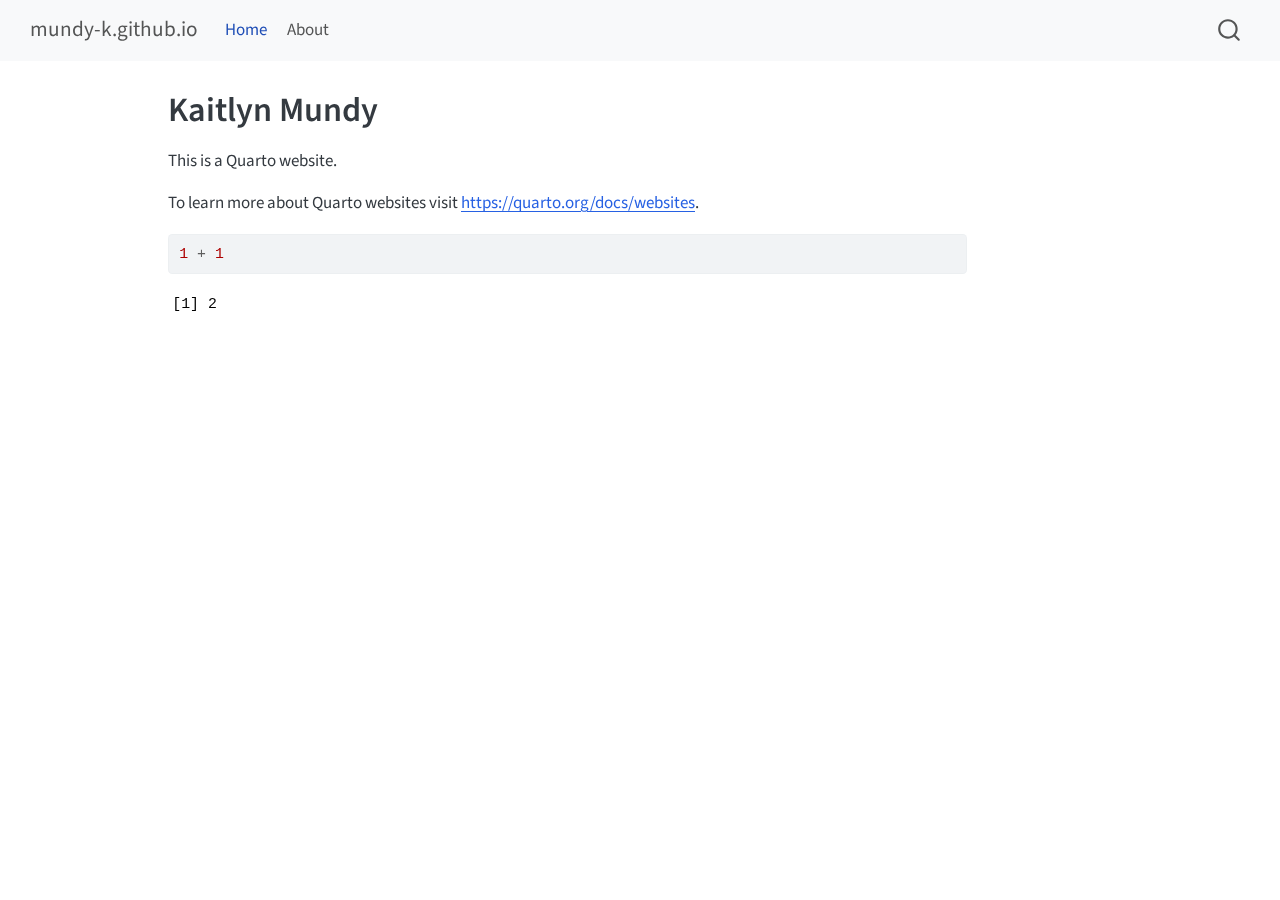
==== docs/index.html @ 7a0b4389 "Fix .gitignore (docs folder gets pushed)" ====
<!DOCTYPE html>
<html xmlns="http://www.w3.org/1999/xhtml" lang="en" xml:lang="en"><head>

<meta charset="utf-8">
<meta name="generator" content="quarto-1.5.57">

<meta name="viewport" content="width=device-width, initial-scale=1.0, user-scalable=yes">


<title>Kaitlyn Mundy – mundy-k.github.io</title>
<style>
code{white-space: pre-wrap;}
span.smallcaps{font-variant: small-caps;}
div.columns{display: flex; gap: min(4vw, 1.5em);}
div.column{flex: auto; overflow-x: auto;}
div.hanging-indent{margin-left: 1.5em; text-indent: -1.5em;}
ul.task-list{list-style: none;}
ul.task-list li input[type="checkbox"] {
  width: 0.8em;
  margin: 0 0.8em 0.2em -1em; /* quarto-specific, see https://github.com/quarto-dev/quarto-cli/issues/4556 */ 
  vertical-align: middle;
}
/* CSS for syntax highlighting */
pre > code.sourceCode { white-space: pre; position: relative; }
pre > code.sourceCode > span { line-height: 1.25; }
pre > code.sourceCode > span:empty { height: 1.2em; }
.sourceCode { overflow: visible; }
code.sourceCode > span { color: inherit; text-decoration: inherit; }
div.sourceCode { margin: 1em 0; }
pre.sourceCode { margin: 0; }
@media screen {
div.sourceCode { overflow: auto; }
}
@media print {
pre > code.sourceCode { white-space: pre-wrap; }
pre > code.sourceCode > span { display: inline-block; text-indent: -5em; padding-left: 5em; }
}
pre.numberSource code
  { counter-reset: source-line 0; }
pre.numberSource code > span
  { position: relative; left: -4em; counter-increment: source-line; }
pre.numberSource code > span > a:first-child::before
  { content: counter(source-line);
    position: relative; left: -1em; text-align: right; vertical-align: baseline;
    border: none; display: inline-block;
    -webkit-touch-callout: none; -webkit-user-select: none;
    -khtml-user-select: none; -moz-user-select: none;
    -ms-user-select: none; user-select: none;
    padding: 0 4px; width: 4em;
  }
pre.numberSource { margin-left: 3em;  padding-left: 4px; }
div.sourceCode
  {   }
@media screen {
pre > code.sourceCode > span > a:first-child::before { text-decoration: underline; }
}
</style>


<script src="site_libs/quarto-nav/quarto-nav.js"></script>
<script src="site_libs/quarto-nav/headroom.min.js"></script>
<script src="site_libs/clipboard/clipboard.min.js"></script>
<script src="site_libs/quarto-search/autocomplete.umd.js"></script>
<script src="site_libs/quarto-search/fuse.min.js"></script>
<script src="site_libs/quarto-search/quarto-search.js"></script>
<meta name="quarto:offset" content="./">
<script src="site_libs/quarto-html/quarto.js"></script>
<script src="site_libs/quarto-html/popper.min.js"></script>
<script src="site_libs/quarto-html/tippy.umd.min.js"></script>
<script src="site_libs/quarto-html/anchor.min.js"></script>
<link href="site_libs/quarto-html/tippy.css" rel="stylesheet">
<link href="site_libs/quarto-html/quarto-syntax-highlighting.css" rel="stylesheet" id="quarto-text-highlighting-styles">
<script src="site_libs/bootstrap/bootstrap.min.js"></script>
<link href="site_libs/bootstrap/bootstrap-icons.css" rel="stylesheet">
<link href="site_libs/bootstrap/bootstrap.min.css" rel="stylesheet" id="quarto-bootstrap" data-mode="light">
<script id="quarto-search-options" type="application/json">{
  "location": "navbar",
  "copy-button": false,
  "collapse-after": 3,
  "panel-placement": "end",
  "type": "overlay",
  "limit": 50,
  "keyboard-shortcut": [
    "f",
    "/",
    "s"
  ],
  "show-item-context": false,
  "language": {
    "search-no-results-text": "No results",
    "search-matching-documents-text": "matching documents",
    "search-copy-link-title": "Copy link to search",
    "search-hide-matches-text": "Hide additional matches",
    "search-more-match-text": "more match in this document",
    "search-more-matches-text": "more matches in this document",
    "search-clear-button-title": "Clear",
    "search-text-placeholder": "",
    "search-detached-cancel-button-title": "Cancel",
    "search-submit-button-title": "Submit",
    "search-label": "Search"
  }
}</script>


<link rel="stylesheet" href="styles.css">
</head>

<body class="nav-fixed">

<div id="quarto-search-results"></div>
  <header id="quarto-header" class="headroom fixed-top">
    <nav class="navbar navbar-expand-lg " data-bs-theme="dark">
      <div class="navbar-container container-fluid">
      <div class="navbar-brand-container mx-auto">
    <a class="navbar-brand" href="./index.html">
    <span class="navbar-title">mundy-k.github.io</span>
    </a>
  </div>
            <div id="quarto-search" class="" title="Search"></div>
          <button class="navbar-toggler" type="button" data-bs-toggle="collapse" data-bs-target="#navbarCollapse" aria-controls="navbarCollapse" role="menu" aria-expanded="false" aria-label="Toggle navigation" onclick="if (window.quartoToggleHeadroom) { window.quartoToggleHeadroom(); }">
  <span class="navbar-toggler-icon"></span>
</button>
          <div class="collapse navbar-collapse" id="navbarCollapse">
            <ul class="navbar-nav navbar-nav-scroll me-auto">
  <li class="nav-item">
    <a class="nav-link active" href="./index.html" aria-current="page"> 
<span class="menu-text">Home</span></a>
  </li>  
  <li class="nav-item">
    <a class="nav-link" href="./about.html"> 
<span class="menu-text">About</span></a>
  </li>  
</ul>
          </div> <!-- /navcollapse -->
            <div class="quarto-navbar-tools">
</div>
      </div> <!-- /container-fluid -->
    </nav>
</header>
<!-- content -->
<div id="quarto-content" class="quarto-container page-columns page-rows-contents page-layout-article page-navbar">
<!-- sidebar -->
<!-- margin-sidebar -->
    <div id="quarto-margin-sidebar" class="sidebar margin-sidebar zindex-bottom">
        
    </div>
<!-- main -->
<main class="content" id="quarto-document-content">

<header id="title-block-header" class="quarto-title-block default">
<div class="quarto-title">
<h1 class="title">Kaitlyn Mundy</h1>
</div>



<div class="quarto-title-meta">

    
  
    
  </div>
  


</header>


<p>This is a Quarto website.</p>
<p>To learn more about Quarto websites visit <a href="https://quarto.org/docs/websites" class="uri">https://quarto.org/docs/websites</a>.</p>
<div class="cell">
<div class="sourceCode cell-code" id="cb1"><pre class="sourceCode r code-with-copy"><code class="sourceCode r"><span id="cb1-1"><a href="#cb1-1" aria-hidden="true" tabindex="-1"></a><span class="dv">1</span> <span class="sc">+</span> <span class="dv">1</span></span></code><button title="Copy to Clipboard" class="code-copy-button"><i class="bi"></i></button></pre></div>
<div class="cell-output cell-output-stdout">
<pre><code>[1] 2</code></pre>
</div>
</div>



</main> <!-- /main -->
<script id="quarto-html-after-body" type="application/javascript">
window.document.addEventListener("DOMContentLoaded", function (event) {
  const toggleBodyColorMode = (bsSheetEl) => {
    const mode = bsSheetEl.getAttribute("data-mode");
    const bodyEl = window.document.querySelector("body");
    if (mode === "dark") {
      bodyEl.classList.add("quarto-dark");
      bodyEl.classList.remove("quarto-light");
    } else {
      bodyEl.classList.add("quarto-light");
      bodyEl.classList.remove("quarto-dark");
    }
  }
  const toggleBodyColorPrimary = () => {
    const bsSheetEl = window.document.querySelector("link#quarto-bootstrap");
    if (bsSheetEl) {
      toggleBodyColorMode(bsSheetEl);
    }
  }
  toggleBodyColorPrimary();  
  const icon = "";
  const anchorJS = new window.AnchorJS();
  anchorJS.options = {
    placement: 'right',
    icon: icon
  };
  anchorJS.add('.anchored');
  const isCodeAnnotation = (el) => {
    for (const clz of el.classList) {
      if (clz.startsWith('code-annotation-')) {                     
        return true;
      }
    }
    return false;
  }
  const onCopySuccess = function(e) {
    // button target
    const button = e.trigger;
    // don't keep focus
    button.blur();
    // flash "checked"
    button.classList.add('code-copy-button-checked');
    var currentTitle = button.getAttribute("title");
    button.setAttribute("title", "Copied!");
    let tooltip;
    if (window.bootstrap) {
      button.setAttribute("data-bs-toggle", "tooltip");
      button.setAttribute("data-bs-placement", "left");
      button.setAttribute("data-bs-title", "Copied!");
      tooltip = new bootstrap.Tooltip(button, 
        { trigger: "manual", 
          customClass: "code-copy-button-tooltip",
          offset: [0, -8]});
      tooltip.show();    
    }
    setTimeout(function() {
      if (tooltip) {
        tooltip.hide();
        button.removeAttribute("data-bs-title");
        button.removeAttribute("data-bs-toggle");
        button.removeAttribute("data-bs-placement");
      }
      button.setAttribute("title", currentTitle);
      button.classList.remove('code-copy-button-checked');
    }, 1000);
    // clear code selection
    e.clearSelection();
  }
  const getTextToCopy = function(trigger) {
      const codeEl = trigger.previousElementSibling.cloneNode(true);
      for (const childEl of codeEl.children) {
        if (isCodeAnnotation(childEl)) {
          childEl.remove();
        }
      }
      return codeEl.innerText;
  }
  const clipboard = new window.ClipboardJS('.code-copy-button:not([data-in-quarto-modal])', {
    text: getTextToCopy
  });
  clipboard.on('success', onCopySuccess);
  if (window.document.getElementById('quarto-embedded-source-code-modal')) {
    // For code content inside modals, clipBoardJS needs to be initialized with a container option
    // TODO: Check when it could be a function (https://github.com/zenorocha/clipboard.js/issues/860)
    const clipboardModal = new window.ClipboardJS('.code-copy-button[data-in-quarto-modal]', {
      text: getTextToCopy,
      container: window.document.getElementById('quarto-embedded-source-code-modal')
    });
    clipboardModal.on('success', onCopySuccess);
  }
    var localhostRegex = new RegExp(/^(?:http|https):\/\/localhost\:?[0-9]*\//);
    var mailtoRegex = new RegExp(/^mailto:/);
      var filterRegex = new RegExp('/' + window.location.host + '/');
    var isInternal = (href) => {
        return filterRegex.test(href) || localhostRegex.test(href) || mailtoRegex.test(href);
    }
    // Inspect non-navigation links and adorn them if external
 	var links = window.document.querySelectorAll('a[href]:not(.nav-link):not(.navbar-brand):not(.toc-action):not(.sidebar-link):not(.sidebar-item-toggle):not(.pagination-link):not(.no-external):not([aria-hidden]):not(.dropdown-item):not(.quarto-navigation-tool):not(.about-link)');
    for (var i=0; i<links.length; i++) {
      const link = links[i];
      if (!isInternal(link.href)) {
        // undo the damage that might have been done by quarto-nav.js in the case of
        // links that we want to consider external
        if (link.dataset.originalHref !== undefined) {
          link.href = link.dataset.originalHref;
        }
      }
    }
  function tippyHover(el, contentFn, onTriggerFn, onUntriggerFn) {
    const config = {
      allowHTML: true,
      maxWidth: 500,
      delay: 100,
      arrow: false,
      appendTo: function(el) {
          return el.parentElement;
      },
      interactive: true,
      interactiveBorder: 10,
      theme: 'quarto',
      placement: 'bottom-start',
    };
    if (contentFn) {
      config.content = contentFn;
    }
    if (onTriggerFn) {
      config.onTrigger = onTriggerFn;
    }
    if (onUntriggerFn) {
      config.onUntrigger = onUntriggerFn;
    }
    window.tippy(el, config); 
  }
  const noterefs = window.document.querySelectorAll('a[role="doc-noteref"]');
  for (var i=0; i<noterefs.length; i++) {
    const ref = noterefs[i];
    tippyHover(ref, function() {
      // use id or data attribute instead here
      let href = ref.getAttribute('data-footnote-href') || ref.getAttribute('href');
      try { href = new URL(href).hash; } catch {}
      const id = href.replace(/^#\/?/, "");
      const note = window.document.getElementById(id);
      if (note) {
        return note.innerHTML;
      } else {
        return "";
      }
    });
  }
  const xrefs = window.document.querySelectorAll('a.quarto-xref');
  const processXRef = (id, note) => {
    // Strip column container classes
    const stripColumnClz = (el) => {
      el.classList.remove("page-full", "page-columns");
      if (el.children) {
        for (const child of el.children) {
          stripColumnClz(child);
        }
      }
    }
    stripColumnClz(note)
    if (id === null || id.startsWith('sec-')) {
      // Special case sections, only their first couple elements
      const container = document.createElement("div");
      if (note.children && note.children.length > 2) {
        container.appendChild(note.children[0].cloneNode(true));
        for (let i = 1; i < note.children.length; i++) {
          const child = note.children[i];
          if (child.tagName === "P" && child.innerText === "") {
            continue;
          } else {
            container.appendChild(child.cloneNode(true));
            break;
          }
        }
        if (window.Quarto?.typesetMath) {
          window.Quarto.typesetMath(container);
        }
        return container.innerHTML
      } else {
        if (window.Quarto?.typesetMath) {
          window.Quarto.typesetMath(note);
        }
        return note.innerHTML;
      }
    } else {
      // Remove any anchor links if they are present
      const anchorLink = note.querySelector('a.anchorjs-link');
      if (anchorLink) {
        anchorLink.remove();
      }
      if (window.Quarto?.typesetMath) {
        window.Quarto.typesetMath(note);
      }
      // TODO in 1.5, we should make sure this works without a callout special case
      if (note.classList.contains("callout")) {
        return note.outerHTML;
      } else {
        return note.innerHTML;
      }
    }
  }
  for (var i=0; i<xrefs.length; i++) {
    const xref = xrefs[i];
    tippyHover(xref, undefined, function(instance) {
      instance.disable();
      let url = xref.getAttribute('href');
      let hash = undefined; 
      if (url.startsWith('#')) {
        hash = url;
      } else {
        try { hash = new URL(url).hash; } catch {}
      }
      if (hash) {
        const id = hash.replace(/^#\/?/, "");
        const note = window.document.getElementById(id);
        if (note !== null) {
          try {
            const html = processXRef(id, note.cloneNode(true));
            instance.setContent(html);
          } finally {
            instance.enable();
            instance.show();
          }
        } else {
          // See if we can fetch this
          fetch(url.split('#')[0])
          .then(res => res.text())
          .then(html => {
            const parser = new DOMParser();
            const htmlDoc = parser.parseFromString(html, "text/html");
            const note = htmlDoc.getElementById(id);
            if (note !== null) {
              const html = processXRef(id, note);
              instance.setContent(html);
            } 
          }).finally(() => {
            instance.enable();
            instance.show();
          });
        }
      } else {
        // See if we can fetch a full url (with no hash to target)
        // This is a special case and we should probably do some content thinning / targeting
        fetch(url)
        .then(res => res.text())
        .then(html => {
          const parser = new DOMParser();
          const htmlDoc = parser.parseFromString(html, "text/html");
          const note = htmlDoc.querySelector('main.content');
          if (note !== null) {
            // This should only happen for chapter cross references
            // (since there is no id in the URL)
            // remove the first header
            if (note.children.length > 0 && note.children[0].tagName === "HEADER") {
              note.children[0].remove();
            }
            const html = processXRef(null, note);
            instance.setContent(html);
          } 
        }).finally(() => {
          instance.enable();
          instance.show();
        });
      }
    }, function(instance) {
    });
  }
      let selectedAnnoteEl;
      const selectorForAnnotation = ( cell, annotation) => {
        let cellAttr = 'data-code-cell="' + cell + '"';
        let lineAttr = 'data-code-annotation="' +  annotation + '"';
        const selector = 'span[' + cellAttr + '][' + lineAttr + ']';
        return selector;
      }
      const selectCodeLines = (annoteEl) => {
        const doc = window.document;
        const targetCell = annoteEl.getAttribute("data-target-cell");
        const targetAnnotation = annoteEl.getAttribute("data-target-annotation");
        const annoteSpan = window.document.querySelector(selectorForAnnotation(targetCell, targetAnnotation));
        const lines = annoteSpan.getAttribute("data-code-lines").split(",");
        const lineIds = lines.map((line) => {
          return targetCell + "-" + line;
        })
        let top = null;
        let height = null;
        let parent = null;
        if (lineIds.length > 0) {
            //compute the position of the single el (top and bottom and make a div)
            const el = window.document.getElementById(lineIds[0]);
            top = el.offsetTop;
            height = el.offsetHeight;
            parent = el.parentElement.parentElement;
          if (lineIds.length > 1) {
            const lastEl = window.document.getElementById(lineIds[lineIds.length - 1]);
            const bottom = lastEl.offsetTop + lastEl.offsetHeight;
            height = bottom - top;
          }
          if (top !== null && height !== null && parent !== null) {
            // cook up a div (if necessary) and position it 
            let div = window.document.getElementById("code-annotation-line-highlight");
            if (div === null) {
              div = window.document.createElement("div");
              div.setAttribute("id", "code-annotation-line-highlight");
              div.style.position = 'absolute';
              parent.appendChild(div);
            }
            div.style.top = top - 2 + "px";
            div.style.height = height + 4 + "px";
            div.style.left = 0;
            let gutterDiv = window.document.getElementById("code-annotation-line-highlight-gutter");
            if (gutterDiv === null) {
              gutterDiv = window.document.createElement("div");
              gutterDiv.setAttribute("id", "code-annotation-line-highlight-gutter");
              gutterDiv.style.position = 'absolute';
              const codeCell = window.document.getElementById(targetCell);
              const gutter = codeCell.querySelector('.code-annotation-gutter');
              gutter.appendChild(gutterDiv);
            }
            gutterDiv.style.top = top - 2 + "px";
            gutterDiv.style.height = height + 4 + "px";
          }
          selectedAnnoteEl = annoteEl;
        }
      };
      const unselectCodeLines = () => {
        const elementsIds = ["code-annotation-line-highlight", "code-annotation-line-highlight-gutter"];
        elementsIds.forEach((elId) => {
          const div = window.document.getElementById(elId);
          if (div) {
            div.remove();
          }
        });
        selectedAnnoteEl = undefined;
      };
        // Handle positioning of the toggle
    window.addEventListener(
      "resize",
      throttle(() => {
        elRect = undefined;
        if (selectedAnnoteEl) {
          selectCodeLines(selectedAnnoteEl);
        }
      }, 10)
    );
    function throttle(fn, ms) {
    let throttle = false;
    let timer;
      return (...args) => {
        if(!throttle) { // first call gets through
            fn.apply(this, args);
            throttle = true;
        } else { // all the others get throttled
            if(timer) clearTimeout(timer); // cancel #2
            timer = setTimeout(() => {
              fn.apply(this, args);
              timer = throttle = false;
            }, ms);
        }
      };
    }
      // Attach click handler to the DT
      const annoteDls = window.document.querySelectorAll('dt[data-target-cell]');
      for (const annoteDlNode of annoteDls) {
        annoteDlNode.addEventListener('click', (event) => {
          const clickedEl = event.target;
          if (clickedEl !== selectedAnnoteEl) {
            unselectCodeLines();
            const activeEl = window.document.querySelector('dt[data-target-cell].code-annotation-active');
            if (activeEl) {
              activeEl.classList.remove('code-annotation-active');
            }
            selectCodeLines(clickedEl);
            clickedEl.classList.add('code-annotation-active');
          } else {
            // Unselect the line
            unselectCodeLines();
            clickedEl.classList.remove('code-annotation-active');
          }
        });
      }
  const findCites = (el) => {
    const parentEl = el.parentElement;
    if (parentEl) {
      const cites = parentEl.dataset.cites;
      if (cites) {
        return {
          el,
          cites: cites.split(' ')
        };
      } else {
        return findCites(el.parentElement)
      }
    } else {
      return undefined;
    }
  };
  var bibliorefs = window.document.querySelectorAll('a[role="doc-biblioref"]');
  for (var i=0; i<bibliorefs.length; i++) {
    const ref = bibliorefs[i];
    const citeInfo = findCites(ref);
    if (citeInfo) {
      tippyHover(citeInfo.el, function() {
        var popup = window.document.createElement('div');
        citeInfo.cites.forEach(function(cite) {
          var citeDiv = window.document.createElement('div');
          citeDiv.classList.add('hanging-indent');
          citeDiv.classList.add('csl-entry');
          var biblioDiv = window.document.getElementById('ref-' + cite);
          if (biblioDiv) {
            citeDiv.innerHTML = biblioDiv.innerHTML;
          }
          popup.appendChild(citeDiv);
        });
        return popup.innerHTML;
      });
    }
  }
});
</script>
</div> <!-- /content -->




</body></html>
---- docs/site_libs/quarto-html/tippy.css ----
.tippy-box[data-animation=fade][data-state=hidden]{opacity:0}[data-tippy-root]{max-width:calc(100vw - 10px)}.tippy-box{position:relative;background-color:#333;color:#fff;border-radius:4px;font-size:14px;line-height:1.4;white-space:normal;outline:0;transition-property:transform,visibility,opacity}.tippy-box[data-placement^=top]>.tippy-arrow{bottom:0}.tippy-box[data-placement^=top]>.tippy-arrow:before{bottom:-7px;left:0;border-width:8px 8px 0;border-top-color:initial;transform-origin:center top}.tippy-box[data-placement^=bottom]>.tippy-arrow{top:0}.tippy-box[data-placement^=bottom]>.tippy-arrow:before{top:-7px;left:0;border-width:0 8px 8px;border-bottom-color:initial;transform-origin:center bottom}.tippy-box[data-placement^=left]>.tippy-arrow{right:0}.tippy-box[data-placement^=left]>.tippy-arrow:before{border-width:8px 0 8px 8px;border-left-color:initial;right:-7px;transform-origin:center left}.tippy-box[data-placement^=right]>.tippy-arrow{left:0}.tippy-box[data-placement^=right]>.tippy-arrow:before{left:-7px;border-width:8px 8px 8px 0;border-right-color:initial;transform-origin:center right}.tippy-box[data-inertia][data-state=visible]{transition-timing-function:cubic-bezier(.54,1.5,.38,1.11)}.tippy-arrow{width:16px;height:16px;color:#333}.tippy-arrow:before{content:"";position:absolute;border-color:transparent;border-style:solid}.tippy-content{position:relative;padding:5px 9px;z-index:1}
---- docs/site_libs/quarto-html/quarto-syntax-highlighting.css ----
/* quarto syntax highlight colors */
:root {
  --quarto-hl-ot-color: #003B4F;
  --quarto-hl-at-color: #657422;
  --quarto-hl-ss-color: #20794D;
  --quarto-hl-an-color: #5E5E5E;
  --quarto-hl-fu-color: #4758AB;
  --quarto-hl-st-color: #20794D;
  --quarto-hl-cf-color: #003B4F;
  --quarto-hl-op-color: #5E5E5E;
  --quarto-hl-er-color: #AD0000;
  --quarto-hl-bn-color: #AD0000;
  --quarto-hl-al-color: #AD0000;
  --quarto-hl-va-color: #111111;
  --quarto-hl-bu-color: inherit;
  --quarto-hl-ex-color: inherit;
  --quarto-hl-pp-color: #AD0000;
  --quarto-hl-in-color: #5E5E5E;
  --quarto-hl-vs-color: #20794D;
  --quarto-hl-wa-color: #5E5E5E;
  --quarto-hl-do-color: #5E5E5E;
  --quarto-hl-im-color: #00769E;
  --quarto-hl-ch-color: #20794D;
  --quarto-hl-dt-color: #AD0000;
  --quarto-hl-fl-color: #AD0000;
  --quarto-hl-co-color: #5E5E5E;
  --quarto-hl-cv-color: #5E5E5E;
  --quarto-hl-cn-color: #8f5902;
  --quarto-hl-sc-color: #5E5E5E;
  --quarto-hl-dv-color: #AD0000;
  --quarto-hl-kw-color: #003B4F;
}

/* other quarto variables */
:root {
  --quarto-font-monospace: SFMono-Regular, Menlo, Monaco, Consolas, "Liberation Mono", "Courier New", monospace;
}

pre > code.sourceCode > span {
  color: #003B4F;
}

code span {
  color: #003B4F;
}

code.sourceCode > span {
  color: #003B4F;
}

div.sourceCode,
div.sourceCode pre.sourceCode {
  color: #003B4F;
}

code span.ot {
  color: #003B4F;
  font-style: inherit;
}

code span.at {
  color: #657422;
  font-style: inherit;
}

code span.ss {
  color: #20794D;
  font-style: inherit;
}

code span.an {
  color: #5E5E5E;
  font-style: inherit;
}

code span.fu {
  color: #4758AB;
  font-style: inherit;
}

code span.st {
  color: #20794D;
  font-style: inherit;
}

code span.cf {
  color: #003B4F;
  font-weight: bold;
  font-style: inherit;
}

code span.op {
  color: #5E5E5E;
  font-style: inherit;
}

code span.er {
  color: #AD0000;
  font-style: inherit;
}

code span.bn {
  color: #AD0000;
  font-style: inherit;
}

code span.al {
  color: #AD0000;
  font-style: inherit;
}

code span.va {
  color: #111111;
  font-style: inherit;
}

code span.bu {
  font-style: inherit;
}

code span.ex {
  font-style: inherit;
}

code span.pp {
  color: #AD0000;
  font-style: inherit;
}

code span.in {
  color: #5E5E5E;
  font-style: inherit;
}

code span.vs {
  color: #20794D;
  font-style: inherit;
}

code span.wa {
  color: #5E5E5E;
  font-style: italic;
}

code span.do {
  color: #5E5E5E;
  font-style: italic;
}

code span.im {
  color: #00769E;
  font-style: inherit;
}

code span.ch {
  color: #20794D;
  font-style: inherit;
}

code span.dt {
  color: #AD0000;
  font-style: inherit;
}

code span.fl {
  color: #AD0000;
  font-style: inherit;
}

code span.co {
  color: #5E5E5E;
  font-style: inherit;
}

code span.cv {
  color: #5E5E5E;
  font-style: italic;
}

code span.cn {
  color: #8f5902;
  font-style: inherit;
}

code span.sc {
  color: #5E5E5E;
  font-style: inherit;
}

code span.dv {
  color: #AD0000;
  font-style: inherit;
}

code span.kw {
  color: #003B4F;
  font-weight: bold;
  font-style: inherit;
}

.prevent-inlining {
  content: "</";
}

/*# sourceMappingURL=debc5d5d77c3f9108843748ff7464032.css.map */
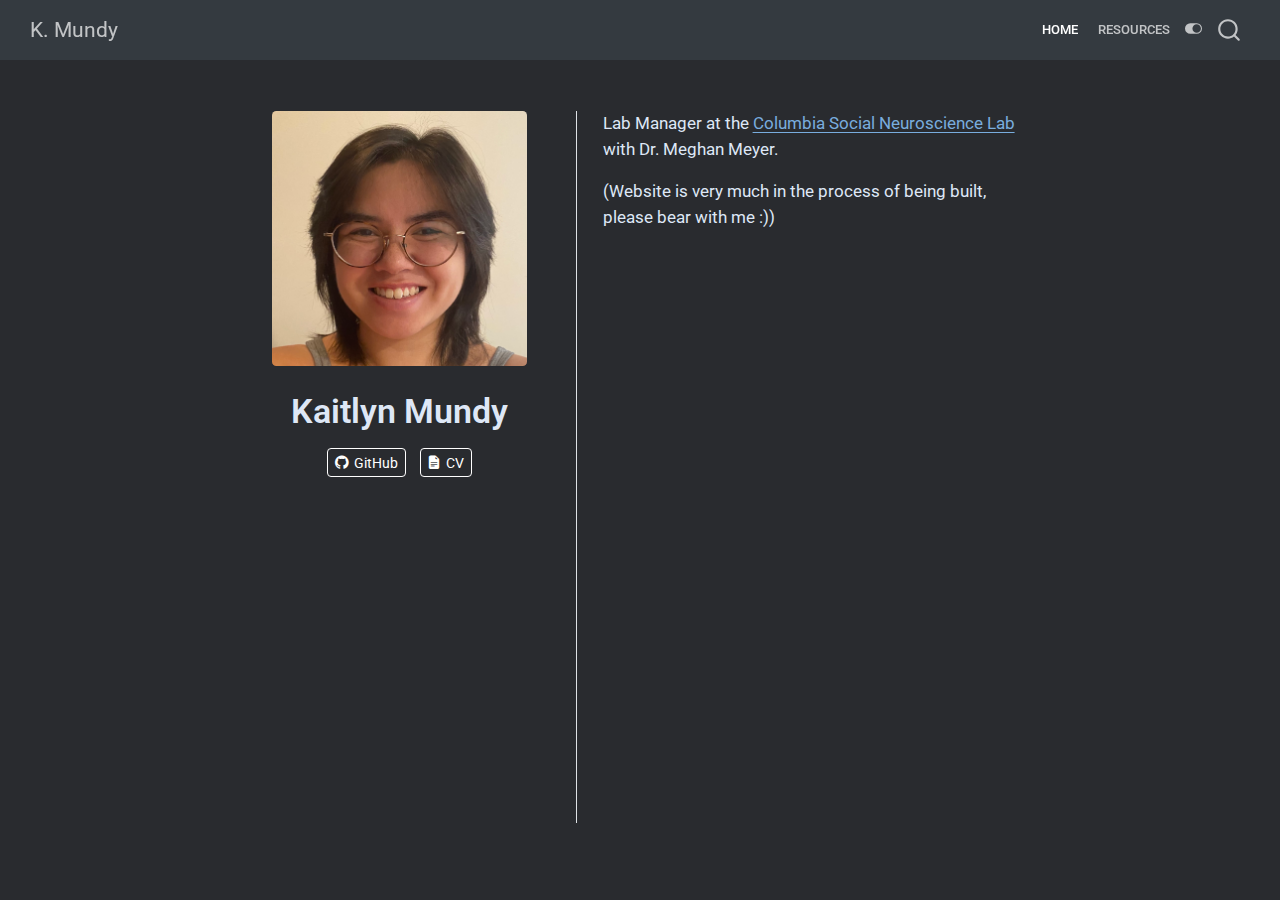
==== commit 32a372ba: "Build up resources page" ====
--- a/docs/index.html
+++ b/docs/index.html
@@ -2,12 +2,12 @@
 <html xmlns="http://www.w3.org/1999/xhtml" lang="en" xml:lang="en"><head>
 
 <meta charset="utf-8">
-<meta name="generator" content="quarto-1.5.57">
+<meta name="generator" content="quarto-1.6.40">
 
 <meta name="viewport" content="width=device-width, initial-scale=1.0, user-scalable=yes">
 
 
-<title>Kaitlyn Mundy – mundy-k.github.io</title>
+<title>Kaitlyn Mundy – K. Mundy</title>
 <style>
 code{white-space: pre-wrap;}
 span.smallcaps{font-variant: small-caps;}
@@ -20,40 +20,6 @@
   margin: 0 0.8em 0.2em -1em; /* quarto-specific, see https://github.com/quarto-dev/quarto-cli/issues/4556 */ 
   vertical-align: middle;
 }
-/* CSS for syntax highlighting */
-pre > code.sourceCode { white-space: pre; position: relative; }
-pre > code.sourceCode > span { line-height: 1.25; }
-pre > code.sourceCode > span:empty { height: 1.2em; }
-.sourceCode { overflow: visible; }
-code.sourceCode > span { color: inherit; text-decoration: inherit; }
-div.sourceCode { margin: 1em 0; }
-pre.sourceCode { margin: 0; }
-@media screen {
-div.sourceCode { overflow: auto; }
-}
-@media print {
-pre > code.sourceCode { white-space: pre-wrap; }
-pre > code.sourceCode > span { display: inline-block; text-indent: -5em; padding-left: 5em; }
-}
-pre.numberSource code
-  { counter-reset: source-line 0; }
-pre.numberSource code > span
-  { position: relative; left: -4em; counter-increment: source-line; }
-pre.numberSource code > span > a:first-child::before
-  { content: counter(source-line);
-    position: relative; left: -1em; text-align: right; vertical-align: baseline;
-    border: none; display: inline-block;
-    -webkit-touch-callout: none; -webkit-user-select: none;
-    -khtml-user-select: none; -moz-user-select: none;
-    -ms-user-select: none; user-select: none;
-    padding: 0 4px; width: 4em;
-  }
-pre.numberSource { margin-left: 3em;  padding-left: 4px; }
-div.sourceCode
-  {   }
-@media screen {
-pre > code.sourceCode > span > a:first-child::before { text-decoration: underline; }
-}
 </style>
 
 
@@ -67,12 +33,13 @@
 <script src="site_libs/quarto-html/quarto.js"></script>
 <script src="site_libs/quarto-html/popper.min.js"></script>
 <script src="site_libs/quarto-html/tippy.umd.min.js"></script>
-<script src="site_libs/quarto-html/anchor.min.js"></script>
 <link href="site_libs/quarto-html/tippy.css" rel="stylesheet">
-<link href="site_libs/quarto-html/quarto-syntax-highlighting.css" rel="stylesheet" id="quarto-text-highlighting-styles">
+<link href="site_libs/quarto-html/quarto-syntax-highlighting-549806ee2085284f45b00abea8c6df48.css" rel="stylesheet" class="quarto-color-scheme" id="quarto-text-highlighting-styles">
+<link href="site_libs/quarto-html/quarto-syntax-highlighting-dark-8ea72dc5fed832574809a9c94082fbbb.css" rel="stylesheet" class="quarto-color-scheme quarto-color-alternate" id="quarto-text-highlighting-styles">
 <script src="site_libs/bootstrap/bootstrap.min.js"></script>
 <link href="site_libs/bootstrap/bootstrap-icons.css" rel="stylesheet">
-<link href="site_libs/bootstrap/bootstrap.min.css" rel="stylesheet" id="quarto-bootstrap" data-mode="light">
+<link href="site_libs/bootstrap/bootstrap-dff3f6954d0079b134d3cd710cba7456.min.css" rel="stylesheet" append-hash="true" class="quarto-color-scheme" id="quarto-bootstrap" data-mode="light">
+<link href="site_libs/bootstrap/bootstrap-dark-0a235f39f98f360236d179b78bb8d482.min.css" rel="stylesheet" append-hash="true" class="quarto-color-scheme quarto-color-alternate" id="quarto-bootstrap" data-mode="dark">
 <script id="quarto-search-options" type="application/json">{
   "location": "navbar",
   "copy-button": false,
@@ -105,7 +72,7 @@
 <link rel="stylesheet" href="styles.css">
 </head>
 
-<body class="nav-fixed">
+<body class="nav-fixed fullcontent">
 
 <div id="quarto-search-results"></div>
   <header id="quarto-header" class="headroom fixed-top">
@@ -113,7 +80,7 @@
       <div class="navbar-container container-fluid">
       <div class="navbar-brand-container mx-auto">
     <a class="navbar-brand" href="./index.html">
-    <span class="navbar-title">mundy-k.github.io</span>
+    <span class="navbar-title">K. Mundy</span>
     </a>
   </div>
             <div id="quarto-search" class="" title="Search"></div>
@@ -121,18 +88,19 @@
   <span class="navbar-toggler-icon"></span>
 </button>
           <div class="collapse navbar-collapse" id="navbarCollapse">
-            <ul class="navbar-nav navbar-nav-scroll me-auto">
+            <ul class="navbar-nav navbar-nav-scroll ms-auto">
   <li class="nav-item">
     <a class="nav-link active" href="./index.html" aria-current="page"> 
 <span class="menu-text">Home</span></a>
   </li>  
   <li class="nav-item">
-    <a class="nav-link" href="./about.html"> 
-<span class="menu-text">About</span></a>
+    <a class="nav-link" href="./resources.html"> 
+<span class="menu-text">Resources</span></a>
   </li>  
 </ul>
           </div> <!-- /navcollapse -->
             <div class="quarto-navbar-tools">
+  <a href="" class="quarto-color-scheme-toggle quarto-navigation-tool  px-1" onclick="window.quartoToggleColorScheme(); return false;" title="Toggle dark mode"><i class="bi"></i></a>
 </div>
       </div> <!-- /container-fluid -->
     </nav>
@@ -141,43 +109,38 @@
 <div id="quarto-content" class="quarto-container page-columns page-rows-contents page-layout-article page-navbar">
 <!-- sidebar -->
 <!-- margin-sidebar -->
-    <div id="quarto-margin-sidebar" class="sidebar margin-sidebar zindex-bottom">
-        
-    </div>
+    
 <!-- main -->
-<main class="content" id="quarto-document-content">
-
+<div class="quarto-about-trestles">
+  <div class="about-entity">
+    <img src="imgs/profile.jpg" class="about-image
+  rounded " style="width: 15em;">
 <header id="title-block-header" class="quarto-title-block default">
 <div class="quarto-title">
 <h1 class="title">Kaitlyn Mundy</h1>
 </div>
-
-
-
 <div class="quarto-title-meta">
-
-    
-  
-    
   </div>
-  
-
-
 </header>
-
-
-<p>This is a Quarto website.</p>
-<p>To learn more about Quarto websites visit <a href="https://quarto.org/docs/websites" class="uri">https://quarto.org/docs/websites</a>.</p>
-<div class="cell">
-<div class="sourceCode cell-code" id="cb1"><pre class="sourceCode r code-with-copy"><code class="sourceCode r"><span id="cb1-1"><a href="#cb1-1" aria-hidden="true" tabindex="-1"></a><span class="dv">1</span> <span class="sc">+</span> <span class="dv">1</span></span></code><button title="Copy to Clipboard" class="code-copy-button"><i class="bi"></i></button></pre></div>
-<div class="cell-output cell-output-stdout">
-<pre><code>[1] 2</code></pre>
+    <div class="about-links">
+  <a href="https://github.com/mundy-k" class="about-link" rel="" target="">
+    <i class="bi bi-github"></i>
+     <span class="about-link-text">GitHub</span>
+  </a>
+  <a href="/files/MUNDY_CV.pdf" class="about-link" rel="" target="">
+    <i class="bi bi-file-earmark-text-fill"></i>
+     <span class="about-link-text">CV</span>
+  </a>
 </div>
+  </div>
+  <div class="about-contents"><main class="content" id="quarto-document-content">
+<p>Lab Manager at the <a href="https://www.columbiasocialneurosciencelab.com">Columbia Social Neuroscience Lab</a> with Dr.&nbsp;Meghan Meyer.</p>
+<p>(Website is very much in the process of being built, please bear with me :))</p>
+
+
+</main></div>
 </div>
-
-
-
-</main> <!-- /main -->
+ <!-- /main -->
 <script id="quarto-html-after-body" type="application/javascript">
 window.document.addEventListener("DOMContentLoaded", function (event) {
   const toggleBodyColorMode = (bsSheetEl) => {
@@ -198,13 +161,150 @@
     }
   }
   toggleBodyColorPrimary();  
-  const icon = "";
-  const anchorJS = new window.AnchorJS();
-  anchorJS.options = {
-    placement: 'right',
-    icon: icon
+  const disableStylesheet = (stylesheets) => {
+    for (let i=0; i < stylesheets.length; i++) {
+      const stylesheet = stylesheets[i];
+      stylesheet.rel = 'prefetch';
+    }
+  }
+  const enableStylesheet = (stylesheets) => {
+    for (let i=0; i < stylesheets.length; i++) {
+      const stylesheet = stylesheets[i];
+      stylesheet.rel = 'stylesheet';
+    }
+  }
+  const manageTransitions = (selector, allowTransitions) => {
+    const els = window.document.querySelectorAll(selector);
+    for (let i=0; i < els.length; i++) {
+      const el = els[i];
+      if (allowTransitions) {
+        el.classList.remove('notransition');
+      } else {
+        el.classList.add('notransition');
+      }
+    }
+  }
+  const toggleGiscusIfUsed = (isAlternate, darkModeDefault) => {
+    const baseTheme = document.querySelector('#giscus-base-theme')?.value ?? 'light';
+    const alternateTheme = document.querySelector('#giscus-alt-theme')?.value ?? 'dark';
+    let newTheme = '';
+    if(darkModeDefault) {
+      newTheme = isAlternate ? baseTheme : alternateTheme;
+    } else {
+      newTheme = isAlternate ? alternateTheme : baseTheme;
+    }
+    const changeGiscusTheme = () => {
+      // From: https://github.com/giscus/giscus/issues/336
+      const sendMessage = (message) => {
+        const iframe = document.querySelector('iframe.giscus-frame');
+        if (!iframe) return;
+        iframe.contentWindow.postMessage({ giscus: message }, 'https://giscus.app');
+      }
+      sendMessage({
+        setConfig: {
+          theme: newTheme
+        }
+      });
+    }
+    const isGiscussLoaded = window.document.querySelector('iframe.giscus-frame') !== null;
+    if (isGiscussLoaded) {
+      changeGiscusTheme();
+    }
+  }
+  const toggleColorMode = (alternate) => {
+    // Switch the stylesheets
+    const alternateStylesheets = window.document.querySelectorAll('link.quarto-color-scheme.quarto-color-alternate');
+    manageTransitions('#quarto-margin-sidebar .nav-link', false);
+    if (alternate) {
+      enableStylesheet(alternateStylesheets);
+      for (const sheetNode of alternateStylesheets) {
+        if (sheetNode.id === "quarto-bootstrap") {
+          toggleBodyColorMode(sheetNode);
+        }
+      }
+    } else {
+      disableStylesheet(alternateStylesheets);
+      toggleBodyColorPrimary();
+    }
+    manageTransitions('#quarto-margin-sidebar .nav-link', true);
+    // Switch the toggles
+    const toggles = window.document.querySelectorAll('.quarto-color-scheme-toggle');
+    for (let i=0; i < toggles.length; i++) {
+      const toggle = toggles[i];
+      if (toggle) {
+        if (alternate) {
+          toggle.classList.add("alternate");     
+        } else {
+          toggle.classList.remove("alternate");
+        }
+      }
+    }
+    // Hack to workaround the fact that safari doesn't
+    // properly recolor the scrollbar when toggling (#1455)
+    if (navigator.userAgent.indexOf('Safari') > 0 && navigator.userAgent.indexOf('Chrome') == -1) {
+      manageTransitions("body", false);
+      window.scrollTo(0, 1);
+      setTimeout(() => {
+        window.scrollTo(0, 0);
+        manageTransitions("body", true);
+      }, 40);  
+    }
+  }
+  const isFileUrl = () => { 
+    return window.location.protocol === 'file:';
+  }
+  const hasAlternateSentinel = () => {  
+    let styleSentinel = getColorSchemeSentinel();
+    if (styleSentinel !== null) {
+      return styleSentinel === "alternate";
+    } else {
+      return false;
+    }
+  }
+  const setStyleSentinel = (alternate) => {
+    const value = alternate ? "alternate" : "default";
+    if (!isFileUrl()) {
+      window.localStorage.setItem("quarto-color-scheme", value);
+    } else {
+      localAlternateSentinel = value;
+    }
+  }
+  const getColorSchemeSentinel = () => {
+    if (!isFileUrl()) {
+      const storageValue = window.localStorage.getItem("quarto-color-scheme");
+      return storageValue != null ? storageValue : localAlternateSentinel;
+    } else {
+      return localAlternateSentinel;
+    }
+  }
+  const darkModeDefault = true;
+  let localAlternateSentinel = darkModeDefault ? 'alternate' : 'default';
+  // Dark / light mode switch
+  window.quartoToggleColorScheme = () => {
+    // Read the current dark / light value 
+    let toAlternate = !hasAlternateSentinel();
+    toggleColorMode(toAlternate);
+    setStyleSentinel(toAlternate);
+    toggleGiscusIfUsed(toAlternate, darkModeDefault);
   };
-  anchorJS.add('.anchored');
+  // Ensure there is a toggle, if there isn't float one in the top right
+  if (window.document.querySelector('.quarto-color-scheme-toggle') === null) {
+    const a = window.document.createElement('a');
+    a.classList.add('top-right');
+    a.classList.add('quarto-color-scheme-toggle');
+    a.href = "";
+    a.onclick = function() { try { window.quartoToggleColorScheme(); } catch {} return false; };
+    const i = window.document.createElement("i");
+    i.classList.add('bi');
+    a.appendChild(i);
+    window.document.body.appendChild(a);
+  }
+  // Switch to dark mode if need be
+  if (hasAlternateSentinel()) {
+    toggleColorMode(true);
+  } else {
+    toggleColorMode(false);
+  }
   const isCodeAnnotation = (el) => {
     for (const clz of el.classList) {
       if (clz.startsWith('code-annotation-')) {                     
@@ -260,8 +360,6 @@
   });
   clipboard.on('success', onCopySuccess);
   if (window.document.getElementById('quarto-embedded-source-code-modal')) {
-    // For code content inside modals, clipBoardJS needs to be initialized with a container option
-    // TODO: Check when it could be a function (https://github.com/zenorocha/clipboard.js/issues/860)
     const clipboardModal = new window.ClipboardJS('.code-copy-button[data-in-quarto-modal]', {
       text: getTextToCopy,
       container: window.document.getElementById('quarto-embedded-source-code-modal')
@@ -372,7 +470,6 @@
       if (window.Quarto?.typesetMath) {
         window.Quarto.typesetMath(note);
       }
-      // TODO in 1.5, we should make sure this works without a callout special case
       if (note.classList.contains("callout")) {
         return note.outerHTML;
       } else {
--- a/docs/site_libs/quarto-html/quarto-syntax-highlighting-549806ee2085284f45b00abea8c6df48.css
+++ b/docs/site_libs/quarto-html/quarto-syntax-highlighting-549806ee2085284f45b00abea8c6df48.css
@@ -0,0 +1,205 @@
+/* quarto syntax highlight colors */
+:root {
+  --quarto-hl-ot-color: #003B4F;
+  --quarto-hl-at-color: #657422;
+  --quarto-hl-ss-color: #20794D;
+  --quarto-hl-an-color: #5E5E5E;
+  --quarto-hl-fu-color: #4758AB;
+  --quarto-hl-st-color: #20794D;
+  --quarto-hl-cf-color: #003B4F;
+  --quarto-hl-op-color: #5E5E5E;
+  --quarto-hl-er-color: #AD0000;
+  --quarto-hl-bn-color: #AD0000;
+  --quarto-hl-al-color: #AD0000;
+  --quarto-hl-va-color: #111111;
+  --quarto-hl-bu-color: inherit;
+  --quarto-hl-ex-color: inherit;
+  --quarto-hl-pp-color: #AD0000;
+  --quarto-hl-in-color: #5E5E5E;
+  --quarto-hl-vs-color: #20794D;
+  --quarto-hl-wa-color: #5E5E5E;
+  --quarto-hl-do-color: #5E5E5E;
+  --quarto-hl-im-color: #00769E;
+  --quarto-hl-ch-color: #20794D;
+  --quarto-hl-dt-color: #AD0000;
+  --quarto-hl-fl-color: #AD0000;
+  --quarto-hl-co-color: #5E5E5E;
+  --quarto-hl-cv-color: #5E5E5E;
+  --quarto-hl-cn-color: #8f5902;
+  --quarto-hl-sc-color: #5E5E5E;
+  --quarto-hl-dv-color: #AD0000;
+  --quarto-hl-kw-color: #003B4F;
+}
+
+/* other quarto variables */
+:root {
+  --quarto-font-monospace: SFMono-Regular, Menlo, Monaco, Consolas, "Liberation Mono", "Courier New", monospace;
+}
+
+pre > code.sourceCode > span {
+  color: #003B4F;
+}
+
+code span {
+  color: #003B4F;
+}
+
+code.sourceCode > span {
+  color: #003B4F;
+}
+
+div.sourceCode,
+div.sourceCode pre.sourceCode {
+  color: #003B4F;
+}
+
+code span.ot {
+  color: #003B4F;
+  font-style: inherit;
+}
+
+code span.at {
+  color: #657422;
+  font-style: inherit;
+}
+
+code span.ss {
+  color: #20794D;
+  font-style: inherit;
+}
+
+code span.an {
+  color: #5E5E5E;
+  font-style: inherit;
+}
+
+code span.fu {
+  color: #4758AB;
+  font-style: inherit;
+}
+
+code span.st {
+  color: #20794D;
+  font-style: inherit;
+}
+
+code span.cf {
+  color: #003B4F;
+  font-weight: bold;
+  font-style: inherit;
+}
+
+code span.op {
+  color: #5E5E5E;
+  font-style: inherit;
+}
+
+code span.er {
+  color: #AD0000;
+  font-style: inherit;
+}
+
+code span.bn {
+  color: #AD0000;
+  font-style: inherit;
+}
+
+code span.al {
+  color: #AD0000;
+  font-style: inherit;
+}
+
+code span.va {
+  color: #111111;
+  font-style: inherit;
+}
+
+code span.bu {
+  font-style: inherit;
+}
+
+code span.ex {
+  font-style: inherit;
+}
+
+code span.pp {
+  color: #AD0000;
+  font-style: inherit;
+}
+
+code span.in {
+  color: #5E5E5E;
+  font-style: inherit;
+}
+
+code span.vs {
+  color: #20794D;
+  font-style: inherit;
+}
+
+code span.wa {
+  color: #5E5E5E;
+  font-style: italic;
+}
+
+code span.do {
+  color: #5E5E5E;
+  font-style: italic;
+}
+
+code span.im {
+  color: #00769E;
+  font-style: inherit;
+}
+
+code span.ch {
+  color: #20794D;
+  font-style: inherit;
+}
+
+code span.dt {
+  color: #AD0000;
+  font-style: inherit;
+}
+
+code span.fl {
+  color: #AD0000;
+  font-style: inherit;
+}
+
+code span.co {
+  color: #5E5E5E;
+  font-style: inherit;
+}
+
+code span.cv {
+  color: #5E5E5E;
+  font-style: italic;
+}
+
+code span.cn {
+  color: #8f5902;
+  font-style: inherit;
+}
+
+code span.sc {
+  color: #5E5E5E;
+  font-style: inherit;
+}
+
+code span.dv {
+  color: #AD0000;
+  font-style: inherit;
+}
+
+code span.kw {
+  color: #003B4F;
+  font-weight: bold;
+  font-style: inherit;
+}
+
+.prevent-inlining {
+  content: "</";
+}
+
+/*# sourceMappingURL=ae99138f4fbc2fb4c9f5e5cd69c22459.css.map */
--- a/docs/site_libs/quarto-html/quarto-syntax-highlighting-dark-8ea72dc5fed832574809a9c94082fbbb.css
+++ b/docs/site_libs/quarto-html/quarto-syntax-highlighting-dark-8ea72dc5fed832574809a9c94082fbbb.css
@@ -0,0 +1,189 @@
+/* quarto syntax highlight colors */
+:root {
+  --quarto-hl-al-color: #f07178;
+  --quarto-hl-an-color: #d4d0ab;
+  --quarto-hl-at-color: #00e0e0;
+  --quarto-hl-bn-color: #d4d0ab;
+  --quarto-hl-bu-color: #abe338;
+  --quarto-hl-ch-color: #abe338;
+  --quarto-hl-co-color: #f8f8f2;
+  --quarto-hl-cv-color: #ffd700;
+  --quarto-hl-cn-color: #ffd700;
+  --quarto-hl-cf-color: #ffa07a;
+  --quarto-hl-dt-color: #ffa07a;
+  --quarto-hl-dv-color: #d4d0ab;
+  --quarto-hl-do-color: #f8f8f2;
+  --quarto-hl-er-color: #f07178;
+  --quarto-hl-ex-color: #00e0e0;
+  --quarto-hl-fl-color: #d4d0ab;
+  --quarto-hl-fu-color: #ffa07a;
+  --quarto-hl-im-color: #abe338;
+  --quarto-hl-in-color: #d4d0ab;
+  --quarto-hl-kw-color: #ffa07a;
+  --quarto-hl-op-color: #ffa07a;
+  --quarto-hl-ot-color: #00e0e0;
+  --quarto-hl-pp-color: #dcc6e0;
+  --quarto-hl-re-color: #00e0e0;
+  --quarto-hl-sc-color: #abe338;
+  --quarto-hl-ss-color: #abe338;
+  --quarto-hl-st-color: #abe338;
+  --quarto-hl-va-color: #00e0e0;
+  --quarto-hl-vs-color: #abe338;
+  --quarto-hl-wa-color: #dcc6e0;
+}
+
+/* other quarto variables */
+:root {
+  --quarto-font-monospace: SFMono-Regular, Menlo, Monaco, Consolas, "Liberation Mono", "Courier New", monospace;
+}
+
+code span.al {
+  background-color: #2a0f15;
+  font-weight: bold;
+  color: #f07178;
+}
+
+code span.an {
+  color: #d4d0ab;
+}
+
+code span.at {
+  color: #00e0e0;
+}
+
+code span.bn {
+  color: #d4d0ab;
+}
+
+code span.bu {
+  color: #abe338;
+}
+
+code span.ch {
+  color: #abe338;
+}
+
+code span.co {
+  font-style: italic;
+  color: #f8f8f2;
+}
+
+code span.cv {
+  color: #ffd700;
+}
+
+code span.cn {
+  color: #ffd700;
+}
+
+code span.cf {
+  font-weight: bold;
+  color: #ffa07a;
+}
+
+code span.dt {
+  color: #ffa07a;
+}
+
+code span.dv {
+  color: #d4d0ab;
+}
+
+code span.do {
+  color: #f8f8f2;
+}
+
+code span.er {
+  color: #f07178;
+  text-decoration: underline;
+}
+
+code span.ex {
+  font-weight: bold;
+  color: #00e0e0;
+}
+
+code span.fl {
+  color: #d4d0ab;
+}
+
+code span.fu {
+  color: #ffa07a;
+}
+
+code span.im {
+  color: #abe338;
+}
+
+code span.in {
+  color: #d4d0ab;
+}
+
+code span.kw {
+  font-weight: bold;
+  color: #ffa07a;
+}
+
+pre > code.sourceCode > span {
+  color: #f8f8f2;
+}
+
+code span {
+  color: #f8f8f2;
+}
+
+code.sourceCode > span {
+  color: #f8f8f2;
+}
+
+div.sourceCode,
+div.sourceCode pre.sourceCode {
+  color: #f8f8f2;
+}
+
+code span.op {
+  color: #ffa07a;
+}
+
+code span.ot {
+  color: #00e0e0;
+}
+
+code span.pp {
+  color: #dcc6e0;
+}
+
+code span.re {
+  background-color: #f8f8f2;
+  color: #00e0e0;
+}
+
+code span.sc {
+  color: #abe338;
+}
+
+code span.ss {
+  color: #abe338;
+}
+
+code span.st {
+  color: #abe338;
+}
+
+code span.va {
+  color: #00e0e0;
+}
+
+code span.vs {
+  color: #abe338;
+}
+
+code span.wa {
+  color: #dcc6e0;
+}
+
+.prevent-inlining {
+  content: "</";
+}
+
+/*# sourceMappingURL=74548907a2aa49896d8738a3cf5e8124.css.map */
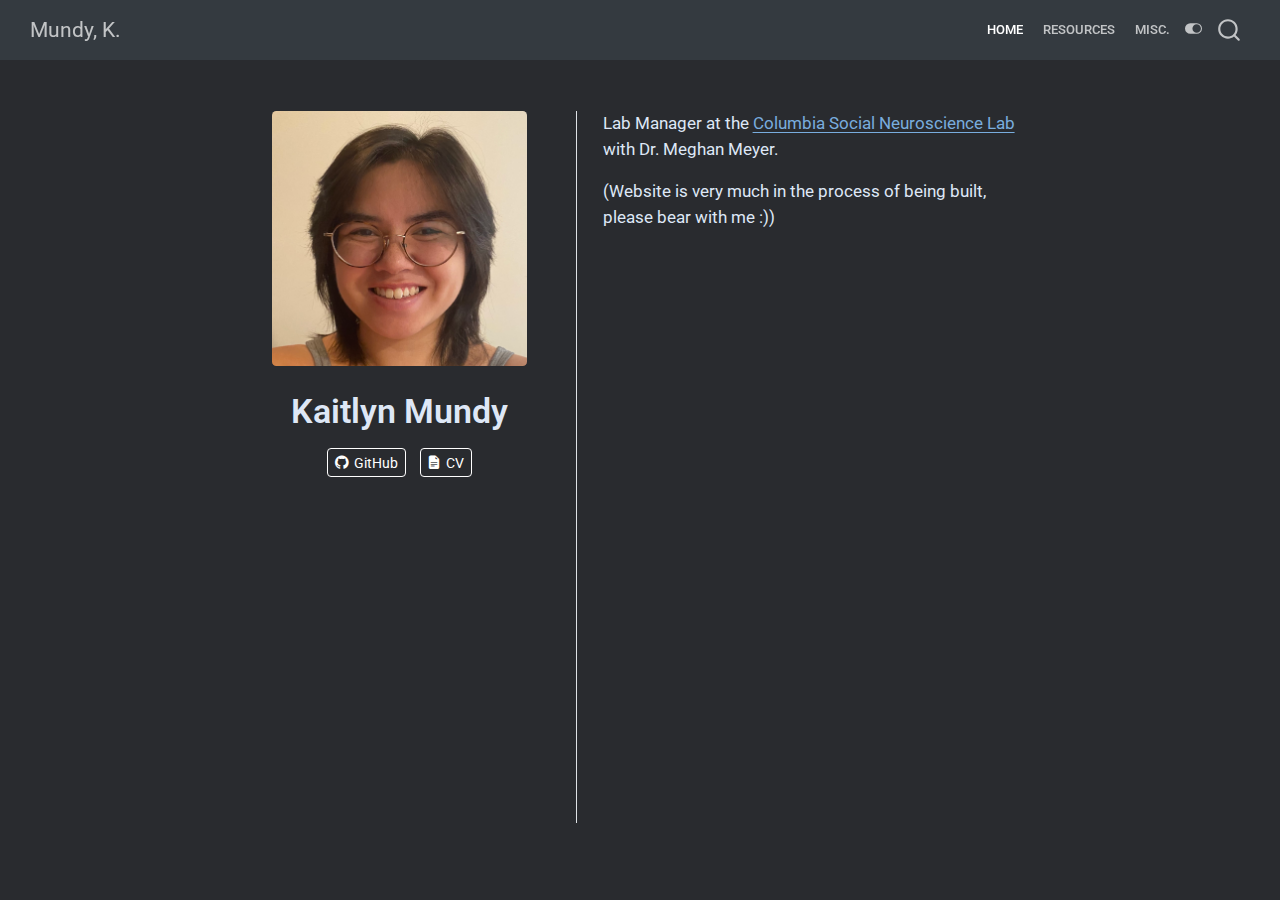
==== commit 9f4e88f8: "Add butter pecan cookies" ====
--- a/docs/index.html
+++ b/docs/index.html
@@ -7,7 +7,7 @@
 <meta name="viewport" content="width=device-width, initial-scale=1.0, user-scalable=yes">
 
 
-<title>Kaitlyn Mundy – K. Mundy</title>
+<title>Kaitlyn Mundy – Mundy, K.</title>
 <style>
 code{white-space: pre-wrap;}
 span.smallcaps{font-variant: small-caps;}
@@ -38,7 +38,7 @@
 <link href="site_libs/quarto-html/quarto-syntax-highlighting-dark-8ea72dc5fed832574809a9c94082fbbb.css" rel="stylesheet" class="quarto-color-scheme quarto-color-alternate" id="quarto-text-highlighting-styles">
 <script src="site_libs/bootstrap/bootstrap.min.js"></script>
 <link href="site_libs/bootstrap/bootstrap-icons.css" rel="stylesheet">
-<link href="site_libs/bootstrap/bootstrap-dff3f6954d0079b134d3cd710cba7456.min.css" rel="stylesheet" append-hash="true" class="quarto-color-scheme" id="quarto-bootstrap" data-mode="light">
+<link href="site_libs/bootstrap/bootstrap-86909bee5c9ab9ce8b577229704aaea6.min.css" rel="stylesheet" append-hash="true" class="quarto-color-scheme" id="quarto-bootstrap" data-mode="light">
 <link href="site_libs/bootstrap/bootstrap-dark-0a235f39f98f360236d179b78bb8d482.min.css" rel="stylesheet" append-hash="true" class="quarto-color-scheme quarto-color-alternate" id="quarto-bootstrap" data-mode="dark">
 <script id="quarto-search-options" type="application/json">{
   "location": "navbar",
@@ -80,7 +80,7 @@
       <div class="navbar-container container-fluid">
       <div class="navbar-brand-container mx-auto">
     <a class="navbar-brand" href="./index.html">
-    <span class="navbar-title">K. Mundy</span>
+    <span class="navbar-title">Mundy, K.</span>
     </a>
   </div>
             <div id="quarto-search" class="" title="Search"></div>
@@ -96,6 +96,10 @@
   <li class="nav-item">
     <a class="nav-link" href="./resources.html"> 
 <span class="menu-text">Resources</span></a>
+  </li>  
+  <li class="nav-item">
+    <a class="nav-link" href="./misc.html"> 
+<span class="menu-text">Misc.</span></a>
   </li>  
 </ul>
           </div> <!-- /navcollapse -->
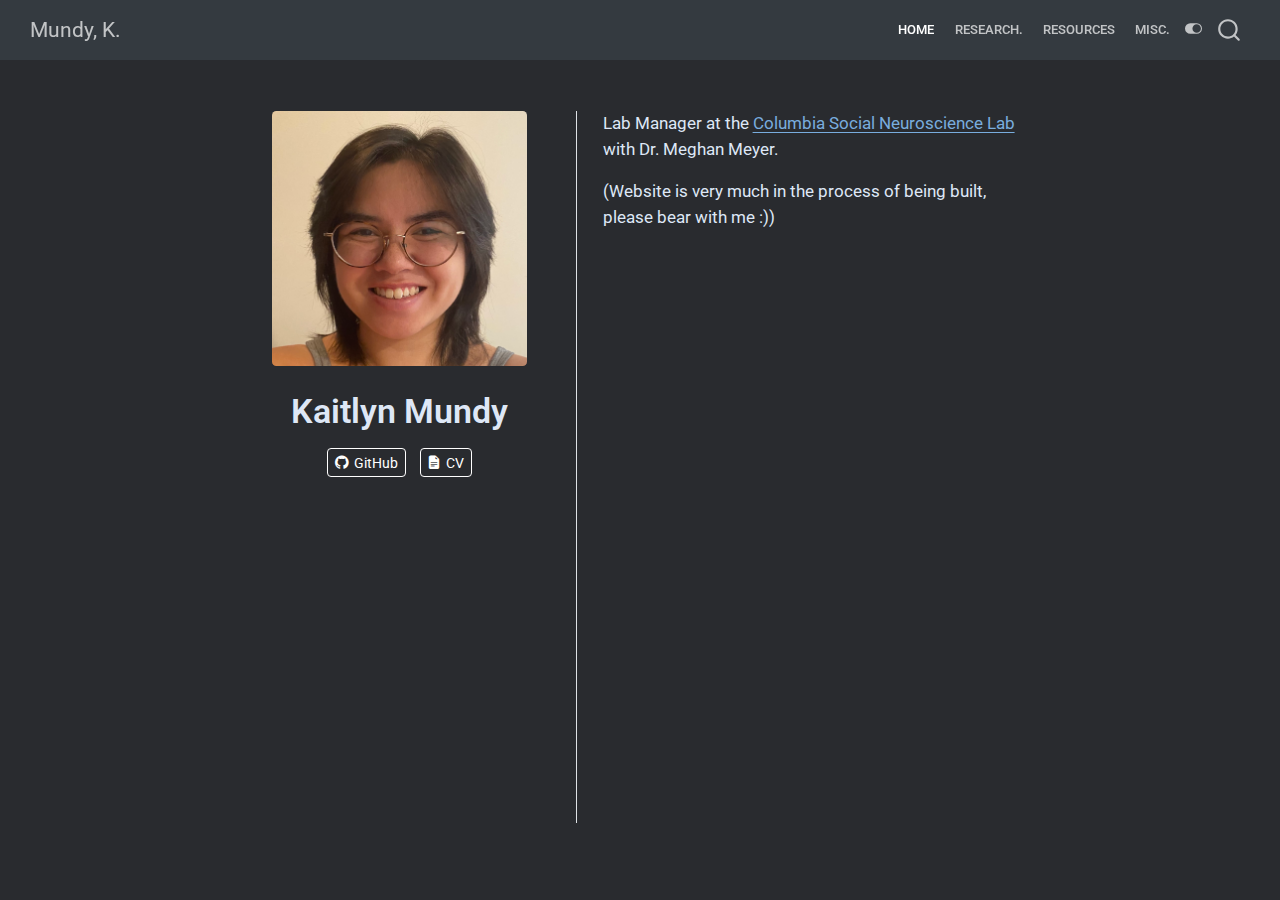
==== commit 182a3ed9: "General updates to format, adding posters" ====
--- a/docs/index.html
+++ b/docs/index.html
@@ -92,6 +92,11 @@
   <li class="nav-item">
     <a class="nav-link active" href="./index.html" aria-current="page"> 
 <span class="menu-text">Home</span></a>
+  </li>  
+  <li class="nav-item">
+    <span class="nav-link">
+<span class="menu-text">research.</span>
+    </span>
   </li>  
   <li class="nav-item">
     <a class="nav-link" href="./resources.html"> 
--- a/docs/styles.css
+++ b/docs/styles.css
@@ -1 +1,10 @@
-/* css styles */+/* css styles */
+.page_wrap
+{
+    border: 5px solid rgba(255, 255, 255, 0.339);
+    width: 100%;
+    height: 100px;
+    margin-left: auto;
+    margin-right: auto;
+    
+}
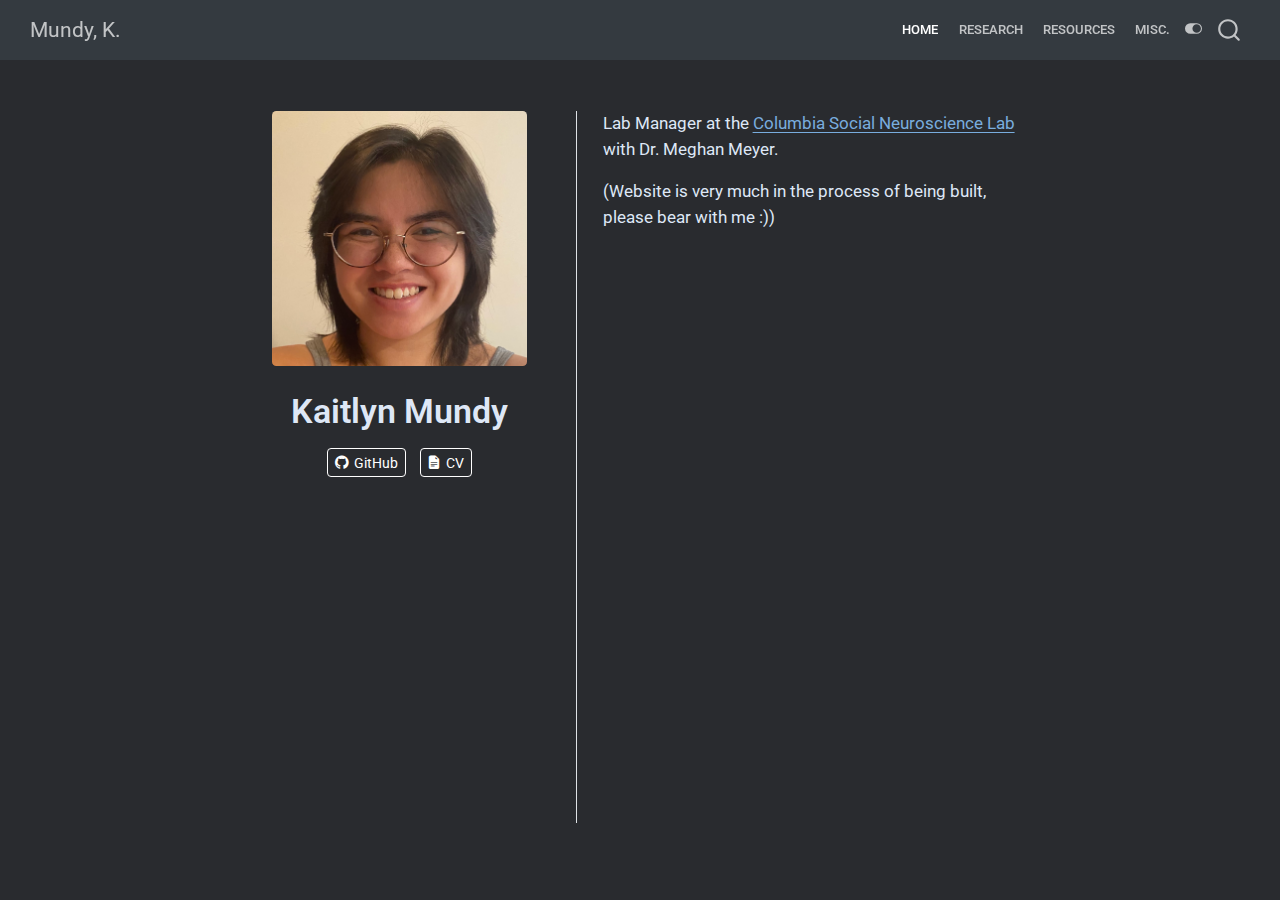
==== commit c306b8cf: "Fix links" ====
--- a/docs/index.html
+++ b/docs/index.html
@@ -94,9 +94,8 @@
 <span class="menu-text">Home</span></a>
   </li>  
   <li class="nav-item">
-    <span class="nav-link">
-<span class="menu-text">research.</span>
-    </span>
+    <a class="nav-link" href="./research.html"> 
+<span class="menu-text">Research</span></a>
   </li>  
   <li class="nav-item">
     <a class="nav-link" href="./resources.html"> 
